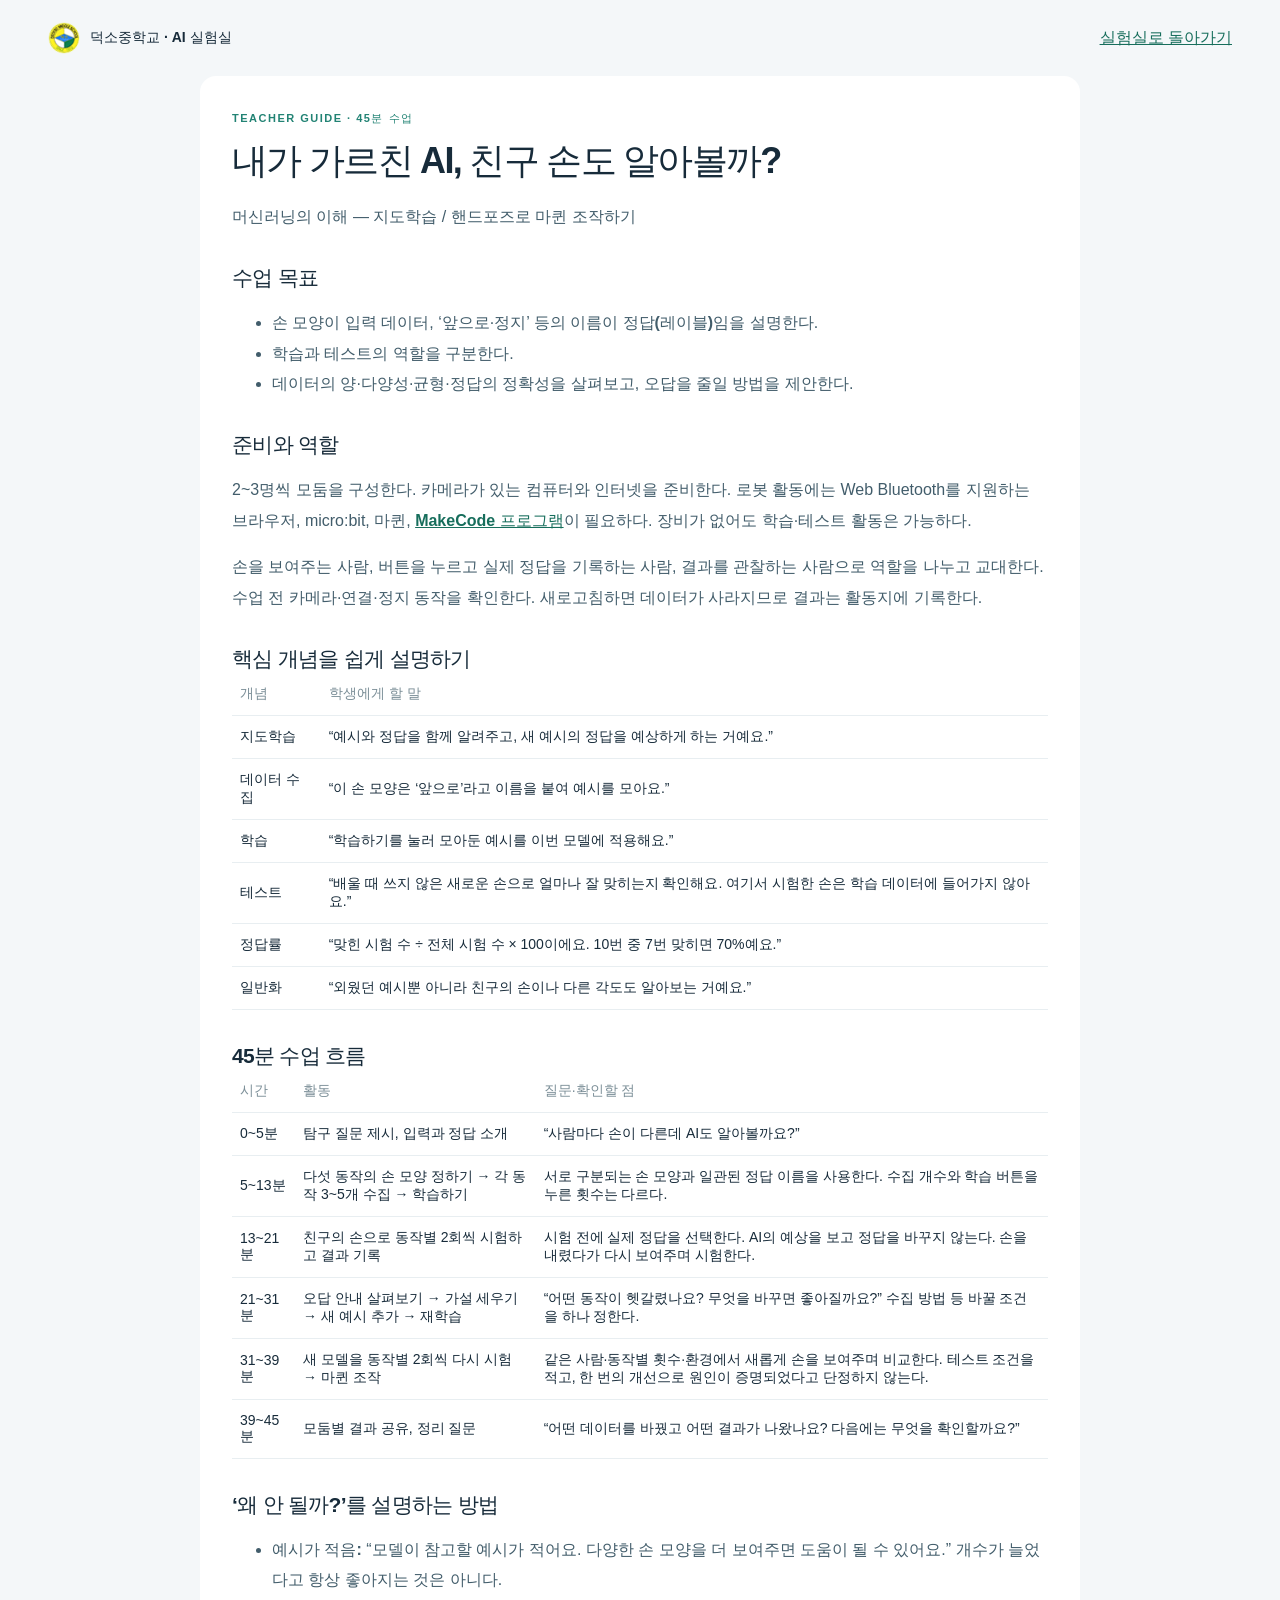
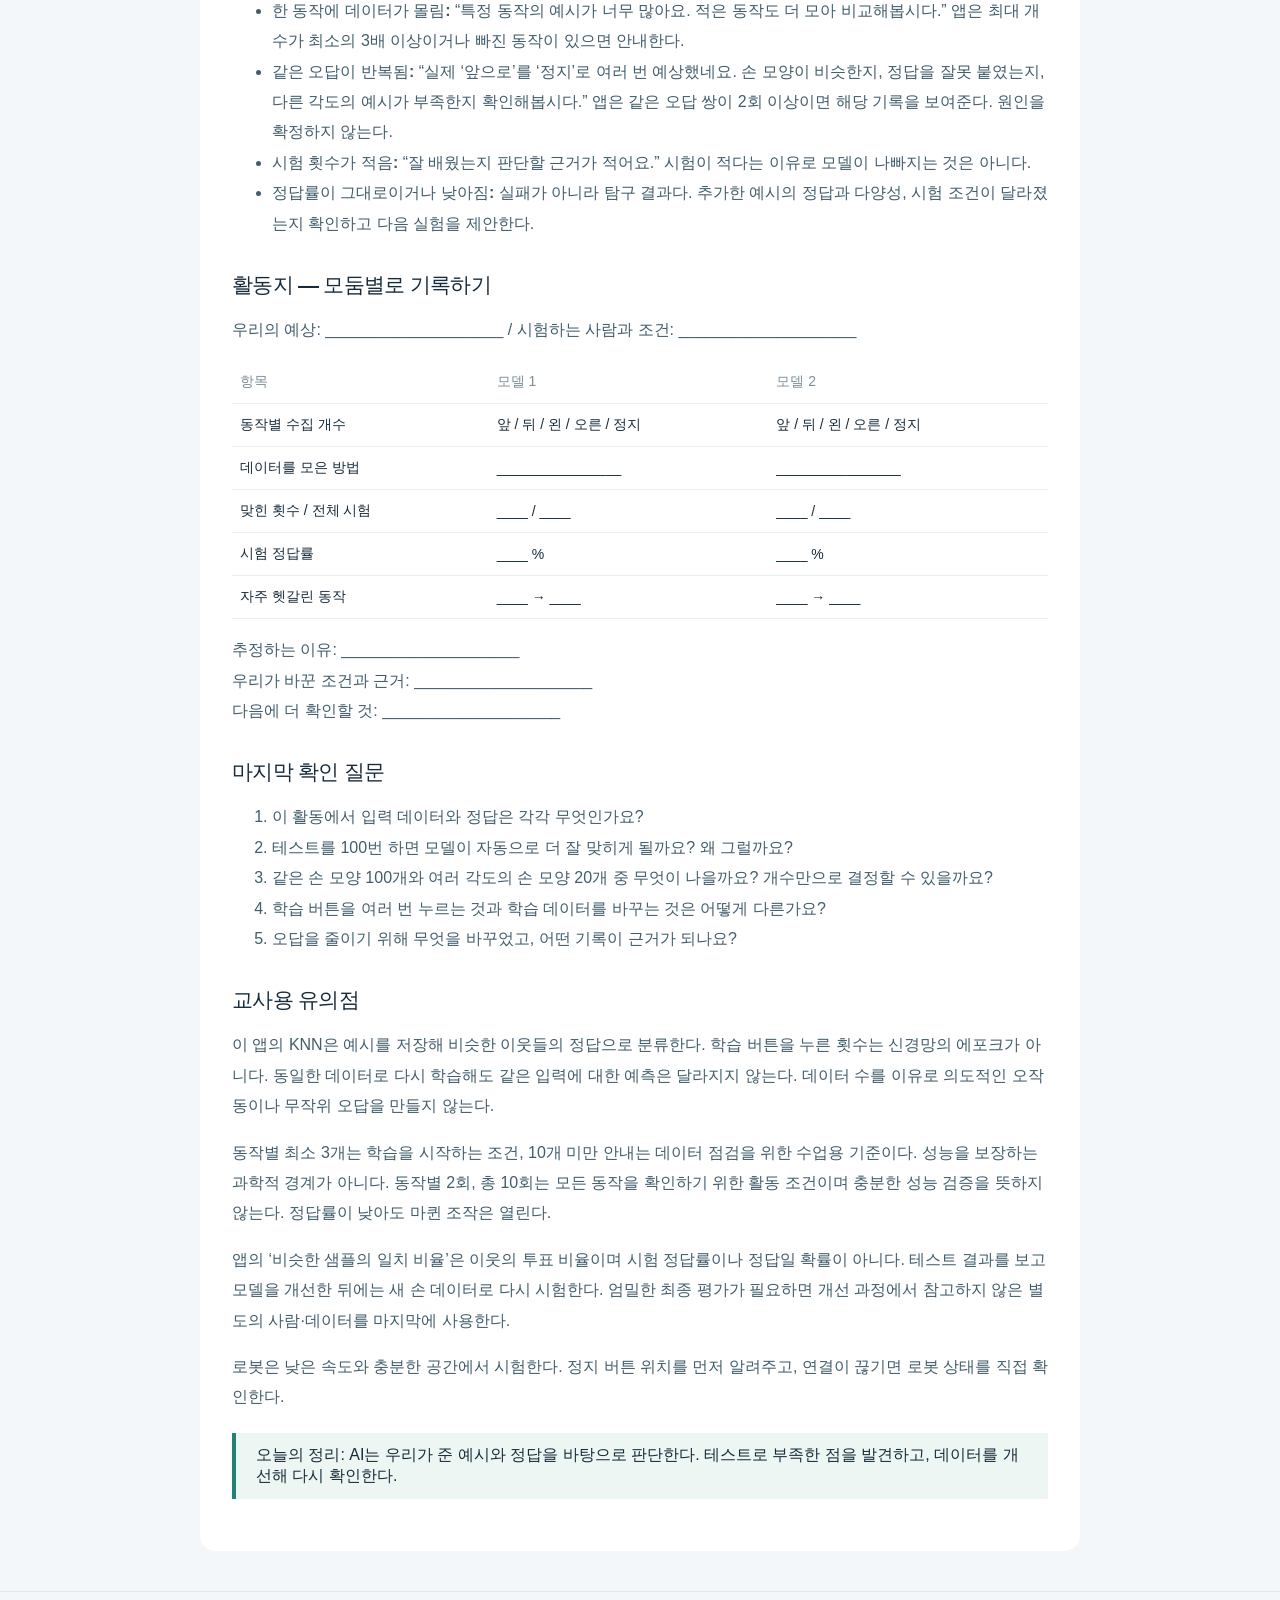
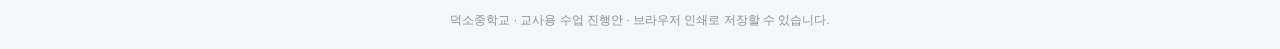
==== teacher-guide.html @ dfbcd657 "Require per-gesture tests and add learning feedback and lesson guide" ====
<!doctype html><html lang="ko"><head><meta charset="utf-8"><meta name="viewport" content="width=device-width,initial-scale=1"><title>교사용 수업 진행안 · 머신러닝의 이해</title><link rel="icon" href="favicon.svg"><link rel="stylesheet" href="style.css"></head><body>
<header><div class="brand"><img src="favicon.svg" alt="덕소중학교"><span>덕소중학교 · AI 실험실</span></div><a href="index.html">실험실로 돌아가기</a></header>
<main class="lesson-guide">
<p class="eyebrow">TEACHER GUIDE · 45분 수업</p><h1>내가 가르친 AI, 친구 손도 알아볼까?</h1><p>머신러닝의 이해 — 지도학습 / 핸드포즈로 마퀸 조작하기</p>
<h2>수업 목표</h2><ul><li>손 모양이 <b>입력 데이터</b>, ‘앞으로·정지’ 등의 이름이 <b>정답(레이블)</b>임을 설명한다.</li><li><b>학습</b>과 <b>테스트</b>의 역할을 구분한다.</li><li>데이터의 양·다양성·균형·정답의 정확성을 살펴보고, 오답을 줄일 방법을 제안한다.</li></ul>
<h2>준비와 역할</h2><p>2~3명씩 모둠을 구성한다. 카메라가 있는 컴퓨터와 인터넷을 준비한다. 로봇 활동에는 Web Bluetooth를 지원하는 브라우저, micro:bit, 마퀸, <a href="MICROBIT_MAKECODE.md">MakeCode 프로그램</a>이 필요하다. 장비가 없어도 학습·테스트 활동은 가능하다.</p><p>손을 보여주는 사람, 버튼을 누르고 실제 정답을 기록하는 사람, 결과를 관찰하는 사람으로 역할을 나누고 교대한다. 수업 전 카메라·연결·정지 동작을 확인한다. 새로고침하면 데이터가 사라지므로 결과는 활동지에 기록한다.</p>
<h2>핵심 개념을 쉽게 설명하기</h2><table><thead><tr><th>개념</th><th>학생에게 할 말</th></tr></thead><tbody>
<tr><td>지도학습</td><td>“예시와 정답을 함께 알려주고, 새 예시의 정답을 예상하게 하는 거예요.”</td></tr>
<tr><td>데이터 수집</td><td>“이 손 모양은 ‘앞으로’라고 이름을 붙여 예시를 모아요.”</td></tr>
<tr><td>학습</td><td>“학습하기를 눌러 모아둔 예시를 이번 모델에 적용해요.”</td></tr>
<tr><td>테스트</td><td>“배울 때 쓰지 않은 새로운 손으로 얼마나 잘 맞히는지 확인해요. 여기서 시험한 손은 학습 데이터에 들어가지 않아요.”</td></tr>
<tr><td>정답률</td><td>“맞힌 시험 수 ÷ 전체 시험 수 × 100이에요. 10번 중 7번 맞히면 70%예요.”</td></tr>
<tr><td>일반화</td><td>“외웠던 예시뿐 아니라 친구의 손이나 다른 각도도 알아보는 거예요.”</td></tr>
</tbody></table>
<h2>45분 수업 흐름</h2><table><thead><tr><th>시간</th><th>활동</th><th>질문·확인할 점</th></tr></thead><tbody>
<tr><td>0~5분</td><td>탐구 질문 제시, 입력과 정답 소개</td><td>“사람마다 손이 다른데 AI도 알아볼까요?”</td></tr>
<tr><td>5~13분</td><td>다섯 동작의 손 모양 정하기 → 각 동작 3~5개 수집 → 학습하기</td><td>서로 구분되는 손 모양과 일관된 정답 이름을 사용한다. 수집 개수와 학습 버튼을 누른 횟수는 다르다.</td></tr>
<tr><td>13~21분</td><td>친구의 손으로 동작별 2회씩 시험하고 결과 기록</td><td>시험 전에 실제 정답을 선택한다. AI의 예상을 보고 정답을 바꾸지 않는다. 손을 내렸다가 다시 보여주며 시험한다.</td></tr>
<tr><td>21~31분</td><td>오답 안내 살펴보기 → 가설 세우기 → 새 예시 추가 → 재학습</td><td>“어떤 동작이 헷갈렸나요? 무엇을 바꾸면 좋아질까요?” 수집 방법 등 바꿀 조건을 하나 정한다.</td></tr>
<tr><td>31~39분</td><td>새 모델을 동작별 2회씩 다시 시험 → 마퀸 조작</td><td>같은 사람·동작별 횟수·환경에서 새롭게 손을 보여주며 비교한다. 테스트 조건을 적고, 한 번의 개선으로 원인이 증명되었다고 단정하지 않는다.</td></tr>
<tr><td>39~45분</td><td>모둠별 결과 공유, 정리 질문</td><td>“어떤 데이터를 바꿨고 어떤 결과가 나왔나요? 다음에는 무엇을 확인할까요?”</td></tr>
</tbody></table>
<h2>‘왜 안 될까?’를 설명하는 방법</h2><ul>
<li><b>예시가 적음:</b> “모델이 참고할 예시가 적어요. 다양한 손 모양을 더 보여주면 도움이 될 수 있어요.” 개수가 늘었다고 항상 좋아지는 것은 아니다.</li>
<li><b>한 동작에 데이터가 몰림:</b> “특정 동작의 예시가 너무 많아요. 적은 동작도 더 모아 비교해봅시다.” 앱은 최대 개수가 최소의 3배 이상이거나 빠진 동작이 있으면 안내한다.</li>
<li><b>같은 오답이 반복됨:</b> “실제 ‘앞으로’를 ‘정지’로 여러 번 예상했네요. 손 모양이 비슷한지, 정답을 잘못 붙였는지, 다른 각도의 예시가 부족한지 확인해봅시다.” 앱은 같은 오답 쌍이 2회 이상이면 해당 기록을 보여준다. 원인을 확정하지 않는다.</li>
<li><b>시험 횟수가 적음:</b> “잘 배웠는지 판단할 근거가 적어요.” 시험이 적다는 이유로 모델이 나빠지는 것은 아니다.</li>
<li><b>정답률이 그대로이거나 낮아짐:</b> 실패가 아니라 탐구 결과다. 추가한 예시의 정답과 다양성, 시험 조건이 달라졌는지 확인하고 다음 실험을 제안한다.</li>
</ul>
<h2>활동지 — 모둠별로 기록하기</h2><p>우리의 예상: ____________________ / 시험하는 사람과 조건: ____________________</p><table><thead><tr><th>항목</th><th>모델 1</th><th>모델 2</th></tr></thead><tbody><tr><td>동작별 수집 개수</td><td>앞 / 뒤 / 왼 / 오른 / 정지</td><td>앞 / 뒤 / 왼 / 오른 / 정지</td></tr><tr><td>데이터를 모은 방법</td><td>________________</td><td>________________</td></tr><tr><td>맞힌 횟수 / 전체 시험</td><td>____ / ____</td><td>____ / ____</td></tr><tr><td>시험 정답률</td><td>____ %</td><td>____ %</td></tr><tr><td>자주 헷갈린 동작</td><td>____ → ____</td><td>____ → ____</td></tr></tbody></table><p>추정하는 이유: ____________________<br>우리가 바꾼 조건과 근거: ____________________<br>다음에 더 확인할 것: ____________________</p>
<h2>마지막 확인 질문</h2><ol><li>이 활동에서 입력 데이터와 정답은 각각 무엇인가요?</li><li>테스트를 100번 하면 모델이 자동으로 더 잘 맞히게 될까요? 왜 그럴까요?</li><li>같은 손 모양 100개와 여러 각도의 손 모양 20개 중 무엇이 나을까요? 개수만으로 결정할 수 있을까요?</li><li>학습 버튼을 여러 번 누르는 것과 학습 데이터를 바꾸는 것은 어떻게 다른가요?</li><li>오답을 줄이기 위해 무엇을 바꾸었고, 어떤 기록이 근거가 되나요?</li></ol>
<h2>교사용 유의점</h2><p>이 앱의 KNN은 예시를 저장해 비슷한 이웃들의 정답으로 분류한다. 학습 버튼을 누른 횟수는 신경망의 에포크가 아니다. 동일한 데이터로 다시 학습해도 같은 입력에 대한 예측은 달라지지 않는다. 데이터 수를 이유로 의도적인 오작동이나 무작위 오답을 만들지 않는다.</p><p>동작별 최소 3개는 학습을 시작하는 조건, 10개 미만 안내는 데이터 점검을 위한 수업용 기준이다. 성능을 보장하는 과학적 경계가 아니다. 동작별 2회, 총 10회는 모든 동작을 확인하기 위한 활동 조건이며 충분한 성능 검증을 뜻하지 않는다. 정답률이 낮아도 마퀸 조작은 열린다.</p><p>앱의 ‘비슷한 샘플의 일치 비율’은 이웃의 투표 비율이며 시험 정답률이나 정답일 확률이 아니다. 테스트 결과를 보고 모델을 개선한 뒤에는 새 손 데이터로 다시 시험한다. 엄밀한 최종 평가가 필요하면 개선 과정에서 참고하지 않은 별도의 사람·데이터를 마지막에 사용한다.</p><p>로봇은 낮은 속도와 충분한 공간에서 시험한다. 정지 버튼 위치를 먼저 알려주고, 연결이 끊기면 로봇 상태를 직접 확인한다.</p>
<blockquote>오늘의 정리: AI는 우리가 준 예시와 정답을 바탕으로 판단한다. 테스트로 부족한 점을 발견하고, 데이터를 개선해 다시 확인한다.</blockquote>
</main><footer>덕소중학교 · 교사용 수업 진행안 · 브라우저 인쇄로 저장할 수 있습니다.</footer></body></html>
---- style.css ----
:root{font-family:ui-sans-serif,-apple-system,BlinkMacSystemFont,"Apple SD Gothic Neo","Malgun Gothic",sans-serif;color:#172b3a;background:#f4f7f9;font-synthesis:none}*{box-sizing:border-box}body{margin:0}button,select{font:inherit}button{cursor:pointer;border:0;border-radius:10px;padding:13px 18px;font-weight:700;transition:background .15s}button:disabled{opacity:.45;cursor:not-allowed}button:focus-visible,select:focus-visible{outline:3px solid #eba52f;outline-offset:3px}[hidden]{display:none!important}header{max-width:1240px;margin:auto;padding:22px 28px;display:flex;justify-content:space-between;align-items:center}.brand{display:flex;align-items:center;gap:10px;font-size:14px;font-weight:700}.brand img{width:32px;height:32px}.tag,.pill{background:#e5f1ee;color:#196a58;padding:7px 12px;border-radius:30px;font-size:12px;font-weight:700}.intro{max-width:1240px;margin:22px auto 30px;padding:0 28px}.eyebrow{font-size:11px!important;font-weight:800;letter-spacing:1.5px;color:#228374!important;margin:0 0 8px!important}h1{font-size:36px;letter-spacing:-1.7px;margin:0 0 10px}h2{font-size:21px;letter-spacing:-.7px;margin:0}h3{font-size:16px;margin:0 0 8px}.intro>p:last-child{font-size:16px;color:#4f626e}.intro span{color:#7f919b}main{max-width:1240px;margin:auto;padding:0 28px 50px;display:grid;grid-template-columns:340px minmax(0,1fr);gap:24px;align-items:start}.camera-card,.panel{background:white;border:1px solid #dfe7eb;border-radius:18px;padding:24px}.camera-card{position:sticky;top:20px}.camera-heading{display:flex;justify-content:space-between;align-items:center;margin-bottom:16px}.camera-heading h2{font-size:16px}.camera-heading span{font-size:11px;color:#627985}.camera{aspect-ratio:4/3;position:relative;border-radius:12px;overflow:hidden;background:#152d36;margin-bottom:16px}video,canvas{width:100%;height:100%;position:absolute;inset:0;object-fit:cover;transform:scaleX(-1)}#camera-placeholder{position:absolute;inset:0;display:grid;align-content:center;text-align:center;color:#d9ebe8;font-size:14px;line-height:1.9}#camera-placeholder small{color:#8ea9b0;font-size:11px}#camera-start{width:100%}#camera-status{font-size:12px;line-height:1.7;color:#687f8b;min-height:40px}.primary{background:#176e5c;color:white}.primary:hover:not(:disabled){background:#0d5748}.secondary{background:#edf3f5;color:#304d5e}.danger{background:#fff0ec;color:#ba4635}.prediction{background:#f2f7f6;border-radius:12px;padding:18px;display:flex;flex-direction:column;gap:10px}.prediction>span{font-size:12px;color:#68867f}.prediction strong{font-size:21px}.prediction small{font-size:12px;color:#688079;line-height:1.6}.tip{padding-top:22px;font-size:13px}.tip b{color:#256d61}.tip p{color:#647b86;line-height:1.7;margin-bottom:0}.steps{display:flex;gap:8px;margin-bottom:14px}.steps button{flex:1;background:#e8eef1;color:#7a8e97;display:flex;gap:10px;align-items:center;justify-content:center;font-size:12px;padding:16px 9px}.steps button span{font-size:14px}.steps [aria-current]{background:#173e40;color:white}#notice{padding:14px 18px;background:#e9f2ef;border-radius:10px;font-size:13px;color:#246857;margin-bottom:16px;line-height:1.6}.section-title{display:flex;justify-content:space-between;align-items:center;gap:12px}.description{font-size:14px;color:#667c88;line-height:1.85;margin:14px 0 24px;word-break:keep-all}.gesture-grid{display:grid;grid-template-columns:1fr 1fr;gap:10px}.gesture-card{border:1px solid #e1e8ec;border-radius:12px;padding:13px;display:flex;align-items:center;gap:8px}.gesture-card:last-child{grid-column:1/-1}.collect{background:#eff5f8;color:#24566d;flex:1;touch-action:none;user-select:none;padding:12px 6px;white-space:nowrap}.collect.collecting{background:#b7e5d4}.sample-count{font-size:12px;min-width:32px;text-align:center;color:#487060}.delete{background:transparent;padding:8px;color:#a0adb4;font-size:15px}.train-box{margin-top:24px;padding:20px;background:#f1f6f4;border-radius:12px;display:flex;align-items:center;gap:16px;justify-content:space-between}.train-box p{font-size:12px;line-height:1.7;color:#657c74;margin:0}.train-box button{white-space:nowrap}.bottom-line{display:flex;align-items:center;justify-content:space-between;margin-top:14px;font-size:12px;color:#69808b}.text-button{background:none;color:#85949b;font-size:12px;padding:10px}.footnote{font-size:12px;color:#7d8d97;line-height:1.8;margin:18px 0 0}label{font-size:13px;font-weight:700;display:block;margin-bottom:10px}select{padding:13px;border:1px solid #cbd8de;border-radius:8px;background:white;margin-right:8px;color:#203e4e;max-width:100%}.score{margin:24px 0;background:#edf5f2;border-radius:12px;padding:22px;display:flex;align-items:center;justify-content:space-between;gap:20px}.score span{font-size:12px;color:#58796e}.score strong{display:block;font-size:38px;color:#176e5c;margin-top:8px}.score p{font-size:13px;color:#58796e}.table-wrap{overflow:auto;margin:20px 0}table{width:100%;border-collapse:collapse;font-size:12px;text-align:left;white-space:nowrap}caption{text-align:left;margin-bottom:12px;color:#67808c}th,td{padding:12px 8px;border-bottom:1px solid #e8eef1}th{color:#7c8f98;font-weight:500}.correct{color:#19765e}.incorrect{color:#c35742}.actions{display:flex;gap:10px;margin:18px 0}.actions button{flex:1}.connection{padding:18px;background:#f0f5f7;border-radius:10px;font-size:14px}#robot-status{font-size:14px;line-height:1.7;color:#587480}a{color:#176e5c}footer{text-align:center;font-size:12px;color:#82949e;padding:20px;border-top:1px solid #e0e8ec}@media(max-width:940px){main{grid-template-columns:290px minmax(0,1fr);gap:16px}.camera-card,.panel{padding:18px}.gesture-grid{grid-template-columns:1fr}.gesture-card:last-child{grid-column:auto}.train-box{flex-direction:column;align-items:stretch}.section-title{align-items:flex-start;flex-direction:column}}@media(max-width:680px){header{padding:16px}.intro{padding:0 16px;margin:16px 0 24px}h1{font-size:30px}main{grid-template-columns:1fr;padding:0 16px 30px}.camera-card{position:static}.camera{max-height:280px}.steps button{gap:6px}.steps button span{font-size:12px}.gesture-grid{grid-template-columns:1fr 1fr}.gesture-card:last-child{grid-column:1/-1}.section-title{flex-direction:row}.section-title .pill{max-width:125px}.collect{font-size:12px}.gesture-card{padding:8px;gap:3px}.score{padding:16px}.score p{max-width:160px}#record{margin-top:12px}}

.guide-link{max-width:1240px;margin:0 auto;padding:0 28px;text-align:right;font-size:13px}.test-checklist,.feedback-card{padding:20px;border:1px solid #dce7e4;border-radius:12px;background:#f7faf8;margin:18px 0}.test-checklist p{font-size:13px;line-height:1.8;color:#547265}#test-counts{display:flex;flex-wrap:wrap;gap:8px;margin:14px 0}.pending{background:#edf0f2;color:#627782}.feedback-card h2{font-size:18px}.feedback-card ul{padding-left:20px;font-size:13px;line-height:1.9;color:#405e55}.feedback-card li+li{margin-top:12px}#go-robot{margin:0 8px 10px 0}.lesson-guide{display:block;max-width:880px;background:white;border-radius:16px;padding:32px;margin-bottom:40px}.lesson-guide h2{margin-top:32px}.lesson-guide h3{margin-top:24px}.lesson-guide p,.lesson-guide li{line-height:1.9;color:#425d6b}.lesson-guide table{white-space:normal;font-size:14px}.lesson-guide blockquote{border-left:4px solid #228374;padding:12px 20px;background:#edf6f2;margin:20px 0}.lesson-guide a{font-weight:700}@media print{header,.guide-link,footer{display:none}.lesson-guide{margin:0;padding:0;max-width:none;border:0}.lesson-guide h2,.lesson-guide h3{break-after:avoid}body{background:white}}
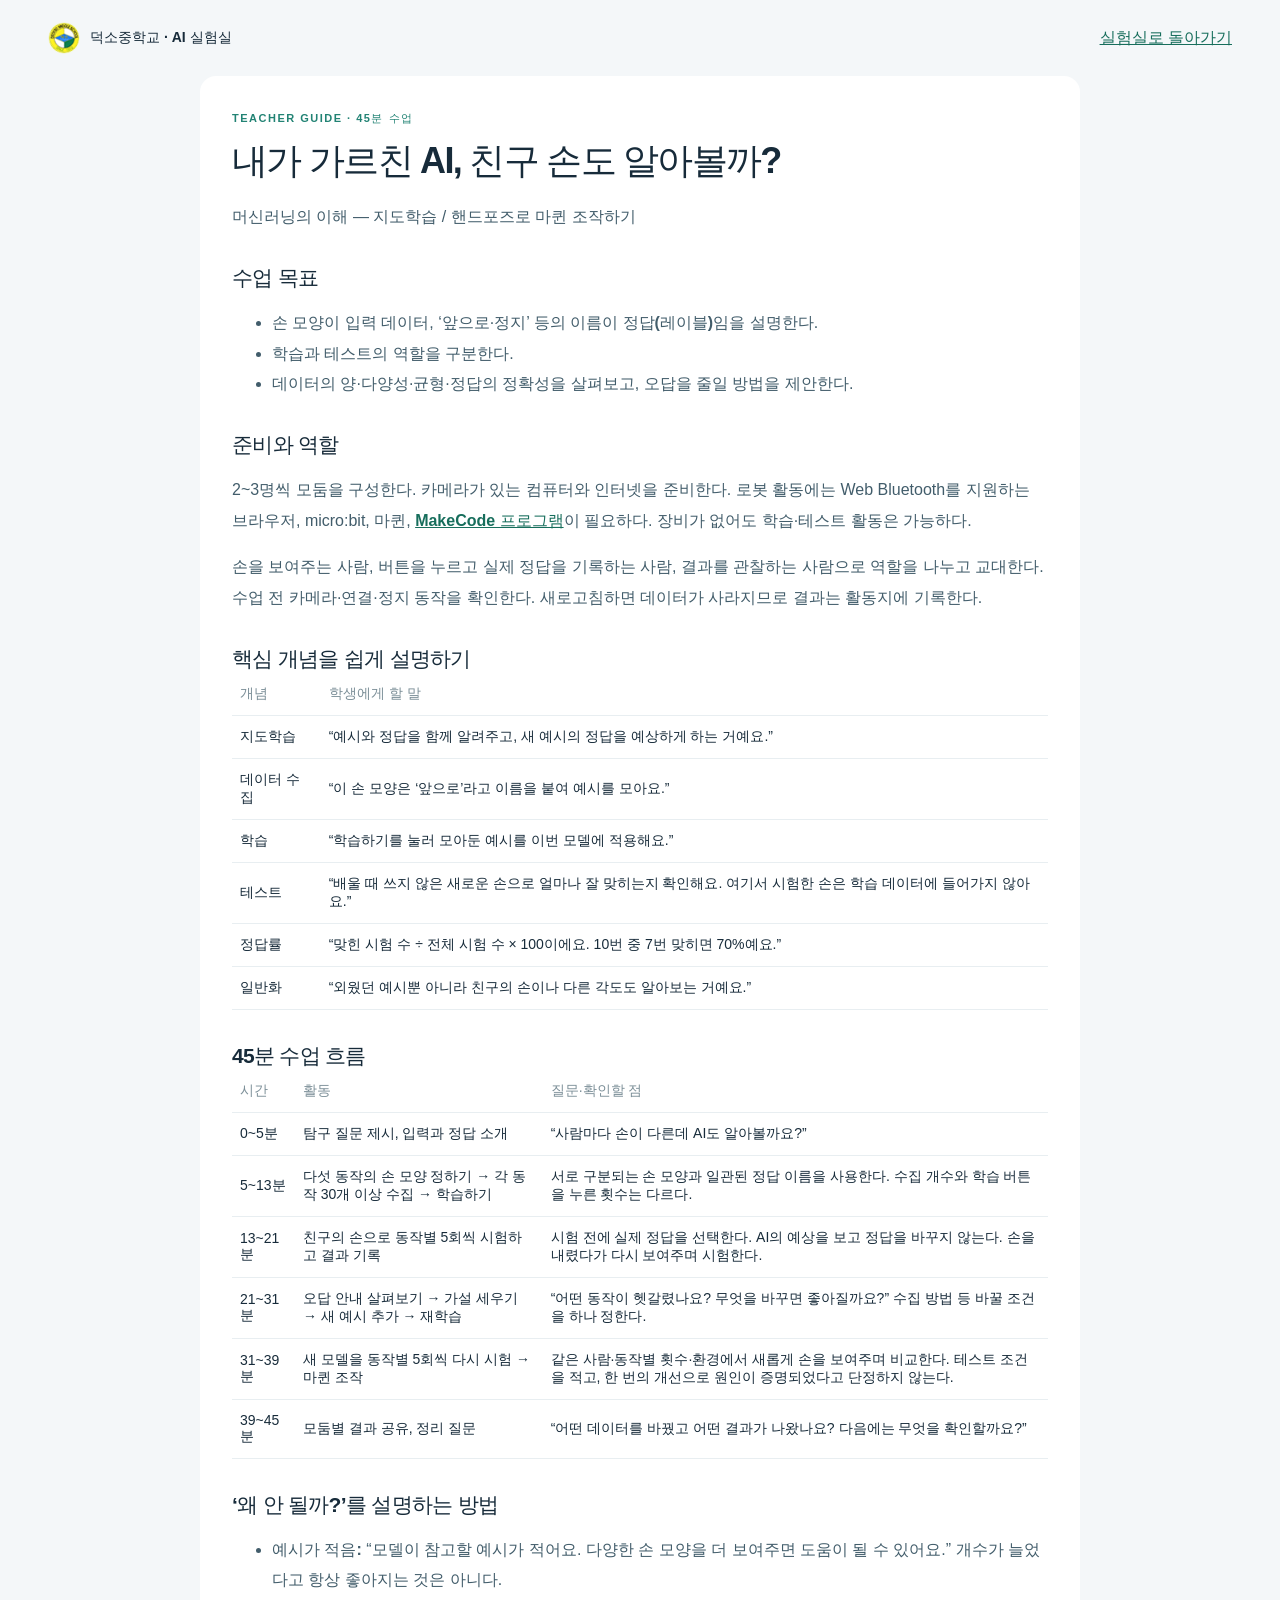
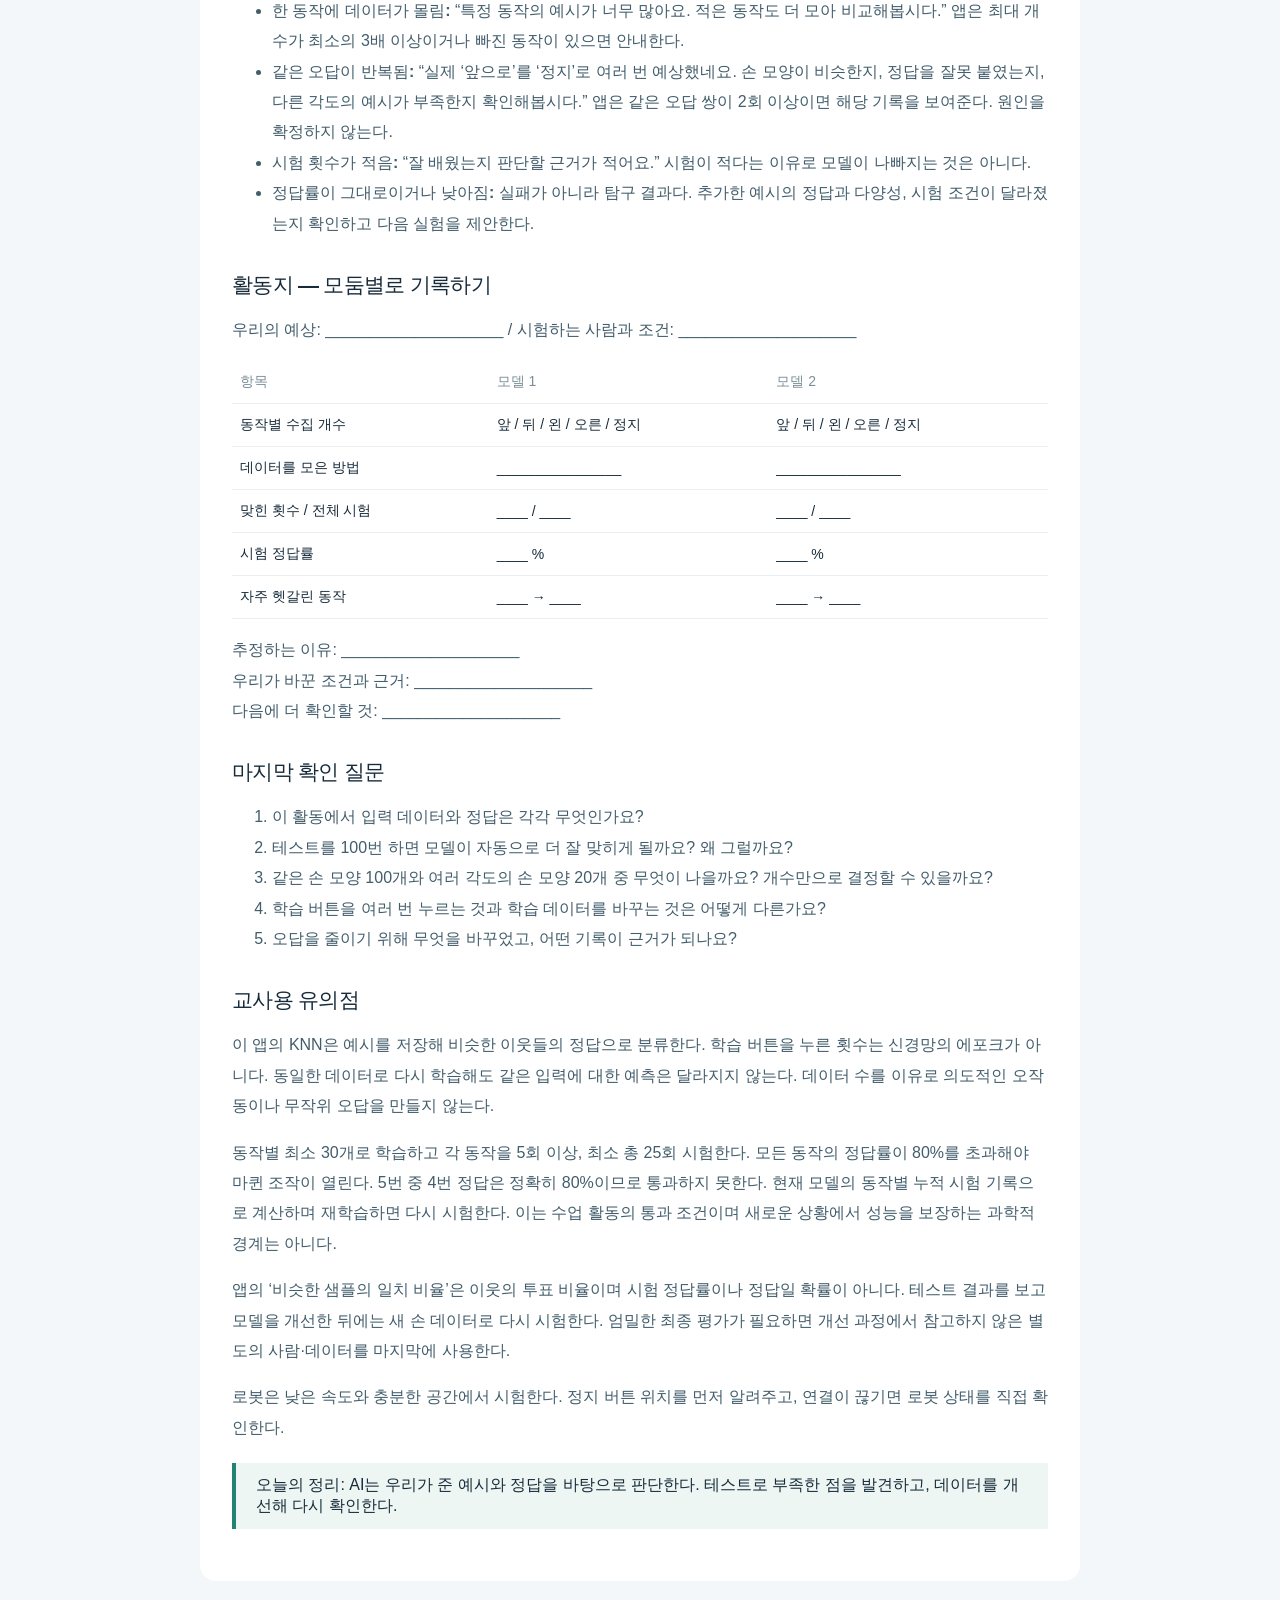
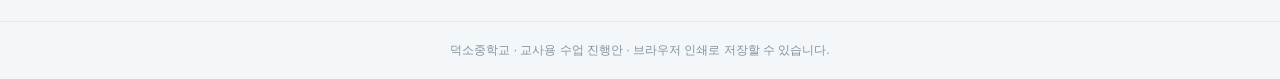
==== commit 7afa8348: "Require 30 samples and five tests above 80 percent per gesture" ====
--- a/teacher-guide.html
+++ b/teacher-guide.html
@@ -14,10 +14,10 @@
 </tbody></table>
 <h2>45분 수업 흐름</h2><table><thead><tr><th>시간</th><th>활동</th><th>질문·확인할 점</th></tr></thead><tbody>
 <tr><td>0~5분</td><td>탐구 질문 제시, 입력과 정답 소개</td><td>“사람마다 손이 다른데 AI도 알아볼까요?”</td></tr>
-<tr><td>5~13분</td><td>다섯 동작의 손 모양 정하기 → 각 동작 3~5개 수집 → 학습하기</td><td>서로 구분되는 손 모양과 일관된 정답 이름을 사용한다. 수집 개수와 학습 버튼을 누른 횟수는 다르다.</td></tr>
-<tr><td>13~21분</td><td>친구의 손으로 동작별 2회씩 시험하고 결과 기록</td><td>시험 전에 실제 정답을 선택한다. AI의 예상을 보고 정답을 바꾸지 않는다. 손을 내렸다가 다시 보여주며 시험한다.</td></tr>
+<tr><td>5~13분</td><td>다섯 동작의 손 모양 정하기 → 각 동작 30개 이상 수집 → 학습하기</td><td>서로 구분되는 손 모양과 일관된 정답 이름을 사용한다. 수집 개수와 학습 버튼을 누른 횟수는 다르다.</td></tr>
+<tr><td>13~21분</td><td>친구의 손으로 동작별 5회씩 시험하고 결과 기록</td><td>시험 전에 실제 정답을 선택한다. AI의 예상을 보고 정답을 바꾸지 않는다. 손을 내렸다가 다시 보여주며 시험한다.</td></tr>
 <tr><td>21~31분</td><td>오답 안내 살펴보기 → 가설 세우기 → 새 예시 추가 → 재학습</td><td>“어떤 동작이 헷갈렸나요? 무엇을 바꾸면 좋아질까요?” 수집 방법 등 바꿀 조건을 하나 정한다.</td></tr>
-<tr><td>31~39분</td><td>새 모델을 동작별 2회씩 다시 시험 → 마퀸 조작</td><td>같은 사람·동작별 횟수·환경에서 새롭게 손을 보여주며 비교한다. 테스트 조건을 적고, 한 번의 개선으로 원인이 증명되었다고 단정하지 않는다.</td></tr>
+<tr><td>31~39분</td><td>새 모델을 동작별 5회씩 다시 시험 → 마퀸 조작</td><td>같은 사람·동작별 횟수·환경에서 새롭게 손을 보여주며 비교한다. 테스트 조건을 적고, 한 번의 개선으로 원인이 증명되었다고 단정하지 않는다.</td></tr>
 <tr><td>39~45분</td><td>모둠별 결과 공유, 정리 질문</td><td>“어떤 데이터를 바꿨고 어떤 결과가 나왔나요? 다음에는 무엇을 확인할까요?”</td></tr>
 </tbody></table>
 <h2>‘왜 안 될까?’를 설명하는 방법</h2><ul>
@@ -29,6 +29,6 @@
 </ul>
 <h2>활동지 — 모둠별로 기록하기</h2><p>우리의 예상: ____________________ / 시험하는 사람과 조건: ____________________</p><table><thead><tr><th>항목</th><th>모델 1</th><th>모델 2</th></tr></thead><tbody><tr><td>동작별 수집 개수</td><td>앞 / 뒤 / 왼 / 오른 / 정지</td><td>앞 / 뒤 / 왼 / 오른 / 정지</td></tr><tr><td>데이터를 모은 방법</td><td>________________</td><td>________________</td></tr><tr><td>맞힌 횟수 / 전체 시험</td><td>____ / ____</td><td>____ / ____</td></tr><tr><td>시험 정답률</td><td>____ %</td><td>____ %</td></tr><tr><td>자주 헷갈린 동작</td><td>____ → ____</td><td>____ → ____</td></tr></tbody></table><p>추정하는 이유: ____________________<br>우리가 바꾼 조건과 근거: ____________________<br>다음에 더 확인할 것: ____________________</p>
 <h2>마지막 확인 질문</h2><ol><li>이 활동에서 입력 데이터와 정답은 각각 무엇인가요?</li><li>테스트를 100번 하면 모델이 자동으로 더 잘 맞히게 될까요? 왜 그럴까요?</li><li>같은 손 모양 100개와 여러 각도의 손 모양 20개 중 무엇이 나을까요? 개수만으로 결정할 수 있을까요?</li><li>학습 버튼을 여러 번 누르는 것과 학습 데이터를 바꾸는 것은 어떻게 다른가요?</li><li>오답을 줄이기 위해 무엇을 바꾸었고, 어떤 기록이 근거가 되나요?</li></ol>
-<h2>교사용 유의점</h2><p>이 앱의 KNN은 예시를 저장해 비슷한 이웃들의 정답으로 분류한다. 학습 버튼을 누른 횟수는 신경망의 에포크가 아니다. 동일한 데이터로 다시 학습해도 같은 입력에 대한 예측은 달라지지 않는다. 데이터 수를 이유로 의도적인 오작동이나 무작위 오답을 만들지 않는다.</p><p>동작별 최소 3개는 학습을 시작하는 조건, 10개 미만 안내는 데이터 점검을 위한 수업용 기준이다. 성능을 보장하는 과학적 경계가 아니다. 동작별 2회, 총 10회는 모든 동작을 확인하기 위한 활동 조건이며 충분한 성능 검증을 뜻하지 않는다. 정답률이 낮아도 마퀸 조작은 열린다.</p><p>앱의 ‘비슷한 샘플의 일치 비율’은 이웃의 투표 비율이며 시험 정답률이나 정답일 확률이 아니다. 테스트 결과를 보고 모델을 개선한 뒤에는 새 손 데이터로 다시 시험한다. 엄밀한 최종 평가가 필요하면 개선 과정에서 참고하지 않은 별도의 사람·데이터를 마지막에 사용한다.</p><p>로봇은 낮은 속도와 충분한 공간에서 시험한다. 정지 버튼 위치를 먼저 알려주고, 연결이 끊기면 로봇 상태를 직접 확인한다.</p>
+<h2>교사용 유의점</h2><p>이 앱의 KNN은 예시를 저장해 비슷한 이웃들의 정답으로 분류한다. 학습 버튼을 누른 횟수는 신경망의 에포크가 아니다. 동일한 데이터로 다시 학습해도 같은 입력에 대한 예측은 달라지지 않는다. 데이터 수를 이유로 의도적인 오작동이나 무작위 오답을 만들지 않는다.</p><p>동작별 최소 30개로 학습하고 각 동작을 5회 이상, 최소 총 25회 시험한다. 모든 동작의 정답률이 80%를 초과해야 마퀸 조작이 열린다. 5번 중 4번 정답은 정확히 80%이므로 통과하지 못한다. 현재 모델의 동작별 누적 시험 기록으로 계산하며 재학습하면 다시 시험한다. 이는 수업 활동의 통과 조건이며 새로운 상황에서 성능을 보장하는 과학적 경계는 아니다.</p><p>앱의 ‘비슷한 샘플의 일치 비율’은 이웃의 투표 비율이며 시험 정답률이나 정답일 확률이 아니다. 테스트 결과를 보고 모델을 개선한 뒤에는 새 손 데이터로 다시 시험한다. 엄밀한 최종 평가가 필요하면 개선 과정에서 참고하지 않은 별도의 사람·데이터를 마지막에 사용한다.</p><p>로봇은 낮은 속도와 충분한 공간에서 시험한다. 정지 버튼 위치를 먼저 알려주고, 연결이 끊기면 로봇 상태를 직접 확인한다.</p>
 <blockquote>오늘의 정리: AI는 우리가 준 예시와 정답을 바탕으로 판단한다. 테스트로 부족한 점을 발견하고, 데이터를 개선해 다시 확인한다.</blockquote>
 </main><footer>덕소중학교 · 교사용 수업 진행안 · 브라우저 인쇄로 저장할 수 있습니다.</footer></body></html>
